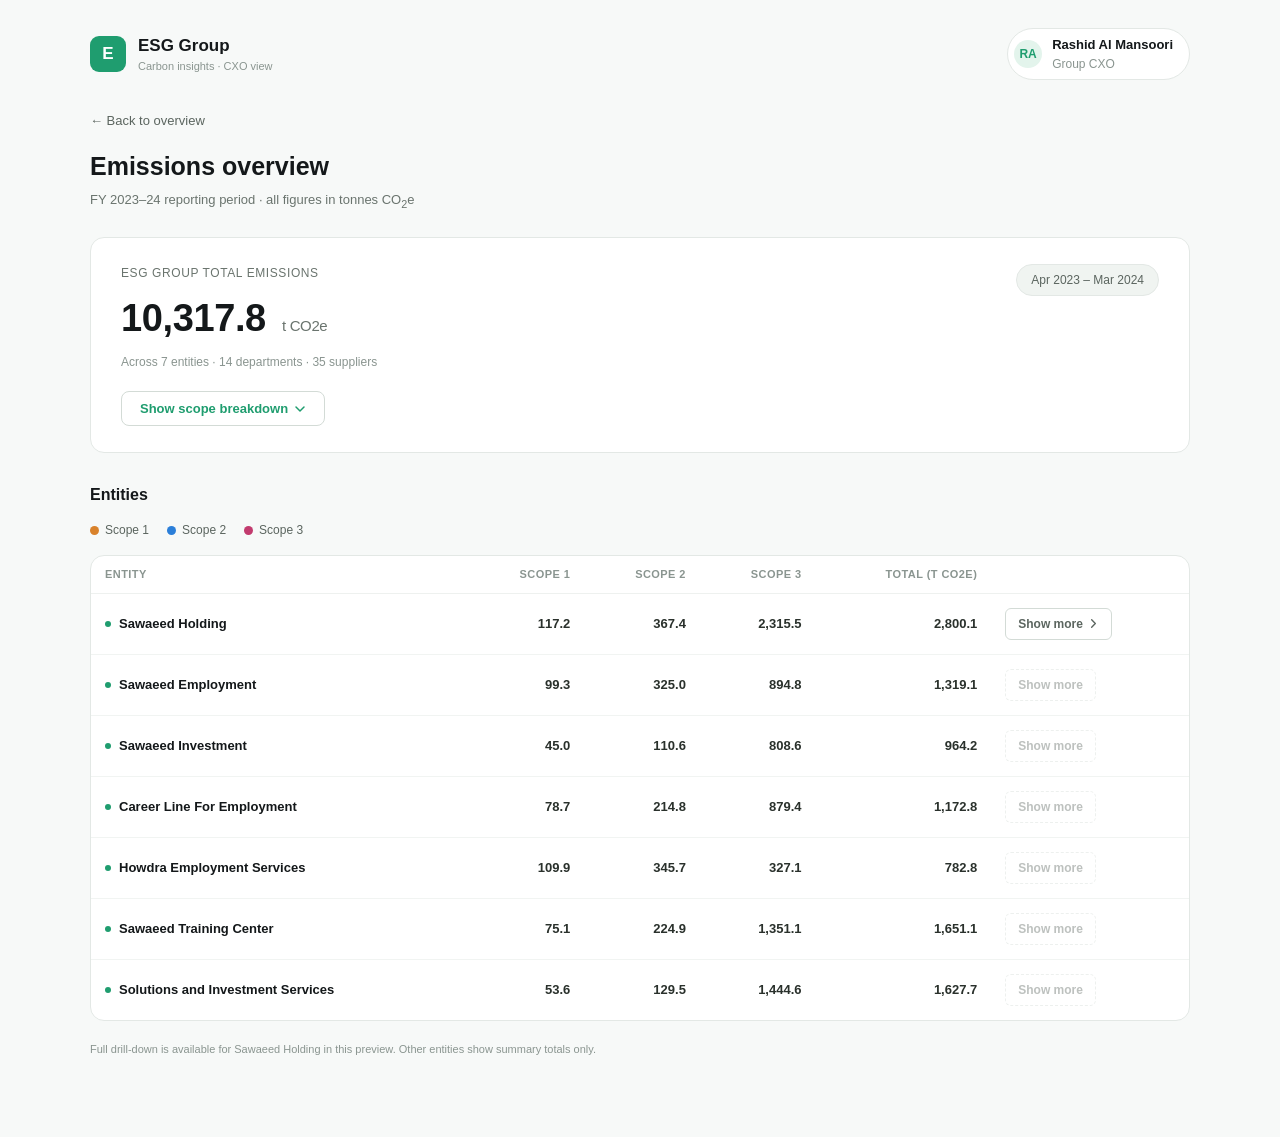
==== index.html @ 25697dec "Initial commit" ====
<!DOCTYPE html>
<html lang="en">
<head>
<meta charset="UTF-8">
<title>ESG Group - Emissions insights</title>
<meta name="viewport" content="width=device-width, initial-scale=1.0">
<link rel="stylesheet" href="style.css">
</head>
<body>
<div class="wrap">
  <div class="topbar">
    <div class="brand">
      <div class="logo">E</div>
      <div>
        <div class="name">ESG Group</div>
        <div class="sub">Carbon insights &middot; CXO view</div>
      </div>
    </div>
    <div class="user-chip">
      <div class="avatar">RA</div>
      <div>
        <div style="font-size:13px;font-weight:700;color:#14181a">Rashid Al Mansoori</div>
        <div class="role">Group CXO</div>
      </div>
    </div>
  </div>

  <a class="back-link" href="welcome.html">&larr; Back to overview</a>
  <h1>Emissions overview</h1>
  <div class="subtitle">FY 2023&ndash;24 reporting period &middot; all figures in tonnes CO<sub>2</sub>e</div>

  <div class="card" id="scope">
    <div class="hero-top">
      <div>
        <div class="hero-label">ESG Group total emissions</div>
        <div class="hero-total">10,317.8 <span>t CO2e</span></div>
        <div class="hero-meta">Across 7 entities &middot; 14 departments &middot; 35 suppliers</div>
      </div>
      <div class="period-pill">Apr 2023 &ndash; Mar 2024</div>
    </div>
    <button class="show-more-btn" id="group-toggle" onclick="toggleGroupDetail()">
      <span>Show scope breakdown</span><svg width="12" height="12" viewBox="0 0 12 12" fill="none"><path d="M2 4l4 4 4-4" stroke="currentColor" stroke-width="1.5" stroke-linecap="round" stroke-linejoin="round"/></svg>
    </button>
    <div class="scope-detail" id="group-detail">
      <div class="scope-grid">
    <div class="scope-card s1"><div class="label"><span class="dot" style="background:#d9822b"></span>Scope 1</div>
      <div class="value">578.8 <span>t</span></div><div class="pct">5.6% of total</div></div>
    <div class="scope-card s2"><div class="label"><span class="dot" style="background:#2b7fd9"></span>Scope 2</div>
      <div class="value">1,717.8 <span>t</span></div><div class="pct">16.6% of total</div></div>
    <div class="scope-card s3"><div class="label"><span class="dot" style="background:#c23b6e"></span>Scope 3</div>
      <div class="value">8,021.1 <span>t</span></div><div class="pct">77.7% of total</div></div>
    <div class="scope-card total"><div class="label">Total</div>
      <div class="value">10,317.8 <span>t</span></div><div class="pct">100% combined</div></div>
  </div>
      <div class="section-title">Top 5 emission categories <span class="count">across all entities</span></div>
      <div class="cat-bars">
        <div class="cat-row"><div class="cat-name">Purchased goods</div>
      <div class="cat-track"><div class="cat-fill" style="width:100.0%"></div></div>
      <div class="cat-val">7,772.4 t</div></div>
<div class="cat-row"><div class="cat-name">Electricity</div>
      <div class="cat-track"><div class="cat-fill" style="width:22.1%"></div></div>
      <div class="cat-val">1,717.8 t</div></div>
<div class="cat-row"><div class="cat-name">Refrigerants</div>
      <div class="cat-track"><div class="cat-fill" style="width:4.0%"></div></div>
      <div class="cat-val">311.2 t</div></div>
<div class="cat-row"><div class="cat-name">Fuels</div>
      <div class="cat-track"><div class="cat-fill" style="width:2.8%"></div></div>
      <div class="cat-val">218.7 t</div></div>
<div class="cat-row"><div class="cat-name">Upstream transport</div>
      <div class="cat-track"><div class="cat-fill" style="width:1.6%"></div></div>
      <div class="cat-val">120.8 t</div></div>

      </div>
    </div>
  </div>

  <div class="section-title" id="entities" style="font-size:16px;margin:30px 0 14px;">Entities</div>
  <div class="legend">
    <span><span class="dot" style="background:#d9822b"></span>Scope 1</span>
    <span><span class="dot" style="background:#2b7fd9"></span>Scope 2</span>
    <span><span class="dot" style="background:#c23b6e"></span>Scope 3</span>
  </div>
  <div class="card" style="padding:0">
    <table>
      <thead><tr><th>Entity</th><th class="num">Scope 1</th><th class="num">Scope 2</th><th class="num">Scope 3</th><th class="num">Total (t CO2e)</th><th></th></tr></thead>
      <tbody>
        <tr>
      <td><div class="entity-name"><span class="dot"></span>Sawaeed Holding</div></td>
      <td class="num">117.2</td>
      <td class="num">367.4</td>
      <td class="num">2,315.5</td>
      <td class="num">2,800.1</td>
      <td><a class="link-btn" href="sawaeed-holding/index.html">Show more <svg viewBox="0 0 12 12" fill="none"><path d="M4 2l4 4-4 4" stroke="currentColor" stroke-width="1.5" stroke-linecap="round" stroke-linejoin="round"/></svg></a></td>
    </tr>
<tr>
      <td><div class="entity-name"><span class="dot"></span>Sawaeed Employment</div></td>
      <td class="num">99.3</td>
      <td class="num">325.0</td>
      <td class="num">894.8</td>
      <td class="num">1,319.1</td>
      <td><span class="link-btn" style="opacity:.4;cursor:default;border-style:dashed">Show more</span></td>
    </tr>
<tr>
      <td><div class="entity-name"><span class="dot"></span>Sawaeed Investment</div></td>
      <td class="num">45.0</td>
      <td class="num">110.6</td>
      <td class="num">808.6</td>
      <td class="num">964.2</td>
      <td><span class="link-btn" style="opacity:.4;cursor:default;border-style:dashed">Show more</span></td>
    </tr>
<tr>
      <td><div class="entity-name"><span class="dot"></span>Career Line For Employment</div></td>
      <td class="num">78.7</td>
      <td class="num">214.8</td>
      <td class="num">879.4</td>
      <td class="num">1,172.8</td>
      <td><span class="link-btn" style="opacity:.4;cursor:default;border-style:dashed">Show more</span></td>
    </tr>
<tr>
      <td><div class="entity-name"><span class="dot"></span>Howdra Employment Services</div></td>
      <td class="num">109.9</td>
      <td class="num">345.7</td>
      <td class="num">327.1</td>
      <td class="num">782.8</td>
      <td><span class="link-btn" style="opacity:.4;cursor:default;border-style:dashed">Show more</span></td>
    </tr>
<tr>
      <td><div class="entity-name"><span class="dot"></span>Sawaeed Training Center</div></td>
      <td class="num">75.1</td>
      <td class="num">224.9</td>
      <td class="num">1,351.1</td>
      <td class="num">1,651.1</td>
      <td><span class="link-btn" style="opacity:.4;cursor:default;border-style:dashed">Show more</span></td>
    </tr>
<tr>
      <td><div class="entity-name"><span class="dot"></span>Solutions and Investment Services</div></td>
      <td class="num">53.6</td>
      <td class="num">129.5</td>
      <td class="num">1,444.6</td>
      <td class="num">1,627.7</td>
      <td><span class="link-btn" style="opacity:.4;cursor:default;border-style:dashed">Show more</span></td>
    </tr>

      </tbody>
    </table>
  </div>
  <div style="font-size:11px;color:#8a9590;margin-top:14px">Full drill-down is available for Sawaeed Holding in this preview. Other entities show summary totals only.</div>

<script>
function toggleGroupDetail(){
  const el = document.getElementById('group-detail');
  const btn = document.getElementById('group-toggle');
  el.classList.toggle('open');
  btn.classList.toggle('expanded');
  btn.querySelector('span').textContent = el.classList.contains('open') ? 'Hide scope breakdown' : 'Show scope breakdown';
}
</script>
</div>
</body>
</html>
---- style.css ----
* { box-sizing: border-box; margin: 0; padding: 0; }

body {
  background: #f7f9f8;
  color: #1a1f1c;
  font-family: -apple-system, "Segoe UI", Roboto, sans-serif;
  line-height: 1.5;
}

.wrap { max-width: 1180px; margin: 0 auto; padding: 28px 40px 80px; }

.topbar { display: flex; align-items: center; justify-content: space-between; margin-bottom: 28px; }
.brand { display: flex; align-items: center; gap: 12px; }
.brand .logo {
  width: 36px; height: 36px; border-radius: 9px;
  background: #1f9d6f; display: flex; align-items: center; justify-content: center;
  font-weight: 700; color: #fff; font-size: 17px;
}
.brand .name { font-size: 17px; font-weight: 700; color: #14181a; }
.brand .sub { font-size: 11px; color: #8a9590; }

.user-chip {
  display: flex; align-items: center; gap: 10px;
  background: #fff; border: 1px solid #e3e8e5; border-radius: 30px; padding: 6px 16px 6px 6px;
}
.user-chip .avatar {
  width: 28px; height: 28px; border-radius: 50%; background: #e3f4ec; color: #1f9d6f;
  display: flex; align-items: center; justify-content: center; font-size: 12px; font-weight: 700;
}
.user-chip .role { font-size: 12px; color: #8a9590; }

.breadcrumb { font-size: 12px; margin-bottom: 6px; }
.breadcrumb a { color: #1f9d6f; text-decoration: none; font-weight: 500; }
.breadcrumb a:hover { text-decoration: underline; }
.breadcrumb .sep { color: #c5cdc8; margin: 0 6px; }
.breadcrumb .current { color: #5b655f; }

h1 { font-size: 25px; font-weight: 700; margin-bottom: 4px; color: #14181a; }
.subtitle { font-size: 13px; color: #6a746e; margin-bottom: 26px; }

.card {
  background: #fff; border: 1px solid #e3e8e5; border-radius: 14px;
  padding: 26px 30px; margin-bottom: 20px;
}

.hero-top { display: flex; justify-content: space-between; align-items: flex-start; margin-bottom: 20px; }
.hero-label { font-size: 12px; color: #6a746e; text-transform: uppercase; letter-spacing: 0.05em; margin-bottom: 8px; }
.hero-total { font-size: 38px; font-weight: 700; letter-spacing: -0.01em; color: #14181a; }
.hero-total span { font-size: 15px; font-weight: 400; color: #6a746e; margin-left: 6px; }
.hero-meta { font-size: 12px; color: #8a9590; margin-top: 6px; }
.period-pill { background: #f0f4f1; border: 1px solid #e3e8e5; border-radius: 20px; padding: 6px 14px; font-size: 12px; color: #5b655f; white-space: nowrap; }

.show-more-btn {
  display: inline-flex; align-items: center; gap: 6px; background: transparent;
  border: 1px solid #d3dbd6; color: #1f9d6f; font-size: 13px; font-weight: 600;
  padding: 9px 18px; border-radius: 8px; cursor: pointer; transition: background .15s;
}
.show-more-btn:hover { background: #f0f9f4; }
.show-more-btn.expanded svg { transform: rotate(180deg); }
.show-more-btn svg { transition: transform .2s; }

.scope-detail { display: none; margin-top: 22px; padding-top: 22px; border-top: 1px solid #eef1ef; }
.scope-detail.open { display: block; }

.scope-grid { display: grid; grid-template-columns: repeat(4, 1fr); gap: 14px; margin-bottom: 26px; }
.scope-card { background: #f7f9f8; border-radius: 12px; padding: 18px 20px; border-top: 3px solid; }
.scope-card.s1 { border-color: #d9822b; }
.scope-card.s2 { border-color: #2b7fd9; }
.scope-card.s3 { border-color: #c23b6e; }
.scope-card.total { border-color: #1f9d6f; }
.scope-card .label { font-size: 11px; color: #6a746e; text-transform: uppercase; letter-spacing: 0.05em; margin-bottom: 8px; display: flex; align-items: center; gap: 6px; }
.scope-card .dot { width: 8px; height: 8px; border-radius: 50%; display: inline-block; }
.scope-card .value { font-size: 22px; font-weight: 700; color: #14181a; }
.scope-card .value span { font-size: 12px; font-weight: 400; color: #6a746e; }
.scope-card .pct { font-size: 11px; color: #8a9590; margin-top: 4px; }

.section-title { font-size: 14px; font-weight: 700; margin-bottom: 14px; color: #14181a; }
.section-title .count { font-size: 11px; color: #8a9590; font-weight: 400; }

.cat-bars { display: flex; flex-direction: column; gap: 10px; margin-bottom: 8px; }
.cat-row { display: grid; grid-template-columns: 150px 1fr 70px; align-items: center; gap: 12px; font-size: 13px; }
.cat-row .cat-name { color: #5b655f; }
.cat-track { height: 8px; background: #eef1ef; border-radius: 4px; overflow: hidden; }
.cat-fill { height: 100%; border-radius: 4px; background: #1f9d6f; }
.cat-val { text-align: right; font-weight: 700; font-variant-numeric: tabular-nums; color: #14181a; }

table { width: 100%; border-collapse: collapse; font-size: 13px; }
thead th { text-align: left; font-size: 11px; text-transform: uppercase; letter-spacing: 0.04em; color: #8a9590; padding: 10px 14px; border-bottom: 1px solid #eef1ef; font-weight: 600; }
thead th.num { text-align: right; }
tbody td { padding: 14px; border-bottom: 1px solid #f1f4f2; vertical-align: middle; color: #2a312c; }
tbody td.num { text-align: right; font-variant-numeric: tabular-nums; font-weight: 700; }
tbody tr:hover { background: #fafcfb; }
tbody tr:last-child td { border-bottom: none; }

.entity-name { font-weight: 700; color: #14181a; display: flex; align-items: center; gap: 8px; }
.entity-name .dot { width: 6px; height: 6px; border-radius: 50%; background: #1f9d6f; display: inline-block; flex-shrink: 0; }

.scope-chip { font-size: 11px; padding: 2px 8px; border-radius: 6px; font-weight: 700; }
.chip-s1 { background: #fcf0e2; color: #a3611c; }
.chip-s2 { background: #e6f0fc; color: #1c5fa3; }
.chip-s3 { background: #fbe6ee; color: #a31c5a; }

.link-btn {
  display: inline-flex; align-items: center; gap: 5px; background: transparent;
  border: 1px solid #d3dbd6; color: #5b655f; font-size: 12px; font-weight: 600;
  padding: 6px 12px; border-radius: 6px; text-decoration: none;
}
.link-btn:hover { border-color: #1f9d6f; color: #1f9d6f; background: #f0f9f4; }
.link-btn svg { width: 11px; height: 11px; }

.detail-stat-row { display: flex; gap: 28px; margin-bottom: 22px; flex-wrap: wrap; }
.detail-stat { font-size: 12px; color: #8a9590; }
.detail-stat b { display: block; font-size: 19px; color: #14181a; font-weight: 700; margin-top: 2px; }

.subtable-title { font-size: 12px; font-weight: 700; color: #5b655f; margin: 4px 0 12px; text-transform: uppercase; letter-spacing: 0.04em; }

.total-row td { font-weight: 700; background: #f0f9f4; }
.total-row .entity-name { color: #1f9d6f; }

.legend { display: flex; gap: 18px; font-size: 12px; color: #5b655f; margin-bottom: 16px; }
.legend span { display: flex; align-items: center; gap: 6px; }
.legend .dot { width: 9px; height: 9px; border-radius: 50%; }

.line-item-meta { font-size: 11px; color: #8a9590; margin-top: 2px; }

.back-link { display: inline-flex; align-items: center; gap: 6px; font-size: 13px; color: #5b655f; text-decoration: none; margin-bottom: 18px; }
.back-link:hover { color: #1f9d6f; }

.landing-hero {
  background: linear-gradient(135deg, #1f9d6f 0%, #157a56 100%);
  border-radius: 18px; padding: 44px 48px; color: #fff; margin-bottom: 28px;
  position: relative; overflow: hidden;
}
.landing-hero .greeting { font-size: 14px; opacity: 0.85; margin-bottom: 6px; }
.landing-hero h1 { color: #fff; font-size: 28px; margin-bottom: 10px; }
.landing-hero .desc { font-size: 14px; opacity: 0.92; max-width: 560px; line-height: 1.6; margin-bottom: 26px; }

.highlight-row { display: flex; gap: 14px; flex-wrap: wrap; }
.highlight-pill {
  background: rgba(255,255,255,0.14); border: 1px solid rgba(255,255,255,0.25);
  border-radius: 12px; padding: 14px 20px; min-width: 180px;
}
.highlight-pill .hl-label { font-size: 11px; opacity: 0.8; text-transform: uppercase; letter-spacing: 0.04em; margin-bottom: 6px; }
.highlight-pill .hl-value { font-size: 21px; font-weight: 700; display: flex; align-items: center; gap: 6px; }
.highlight-pill .hl-sub { font-size: 11px; opacity: 0.75; margin-top: 3px; }
.trend-down { color: #d4f8e8; }
.trend-up { color: #ffe0c2; }

.entry-cards { display: grid; grid-template-columns: repeat(3, 1fr); gap: 16px; margin-bottom: 8px; }
.entry-card {
  background: #fff; border: 1px solid #e3e8e5; border-radius: 14px; padding: 24px;
  text-decoration: none; color: inherit; display: flex; flex-direction: column; gap: 14px;
  transition: border-color .15s, transform .15s;
}
.entry-card:hover { border-color: #1f9d6f; transform: translateY(-2px); }
.entry-card .icon-wrap {
  width: 42px; height: 42px; border-radius: 10px; background: #e3f4ec;
  display: flex; align-items: center; justify-content: center; color: #1f9d6f;
}
.entry-card .icon-wrap svg { width: 22px; height: 22px; }
.entry-card .ec-title { font-size: 15px; font-weight: 700; color: #14181a; }
.entry-card .ec-desc { font-size: 12.5px; color: #6a746e; line-height: 1.5; }
.entry-card .ec-cta { font-size: 12.5px; color: #1f9d6f; font-weight: 600; display: flex; align-items: center; gap: 5px; margin-top: auto; }
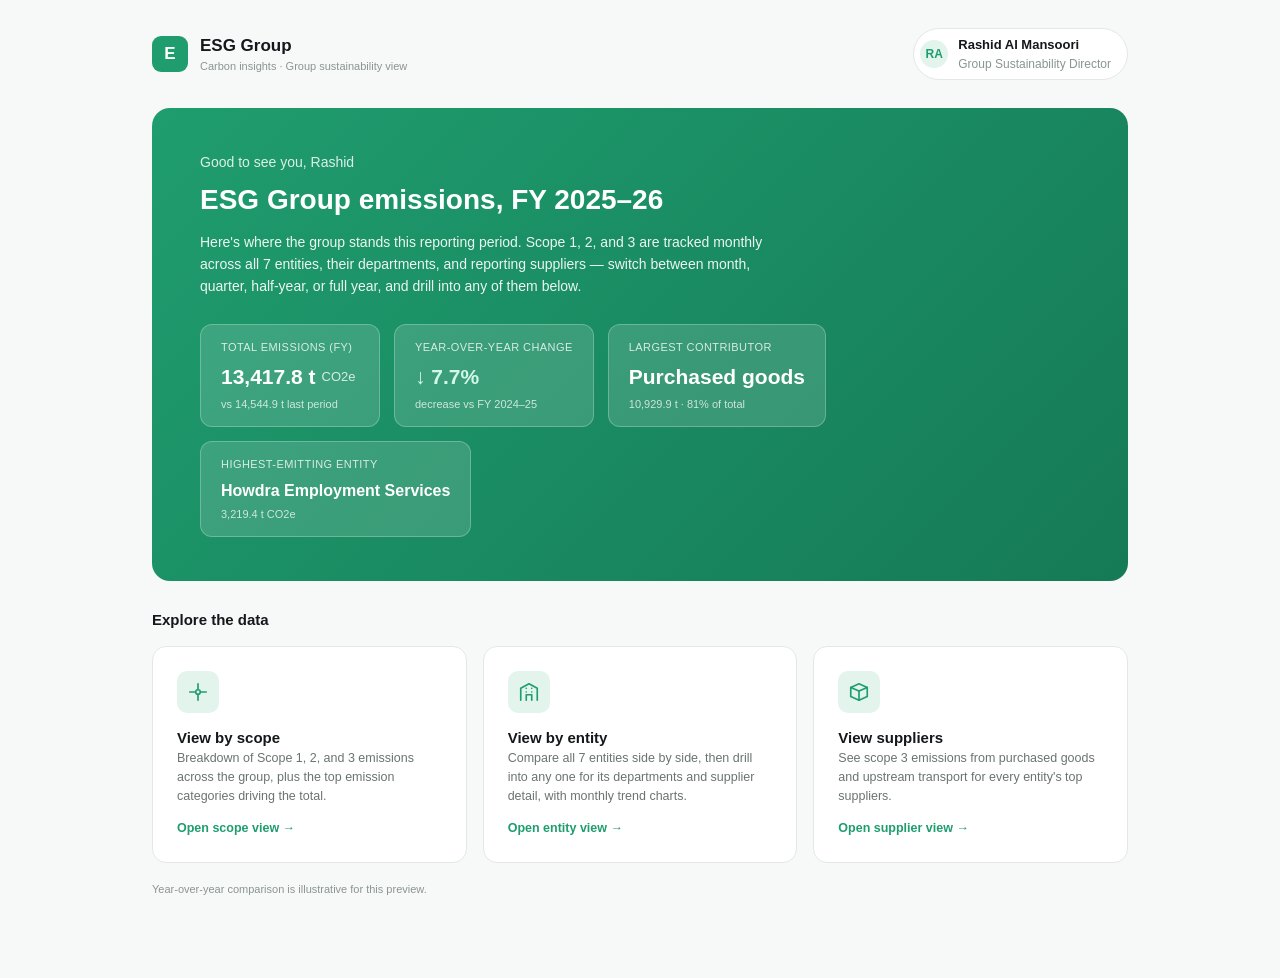
==== commit 561f16fe: "update filename" ====
--- a/index.html
+++ b/index.html
@@ -2,9 +2,9 @@
 <html lang="en">
 <head>
 <meta charset="UTF-8">
-<title>ESG Group - Emissions insights</title>
+<title>ESG Group - Welcome</title>
 <meta name="viewport" content="width=device-width, initial-scale=1.0">
-<link rel="stylesheet" href="style.css">
+<link rel="stylesheet" href="landing_style.css">
 </head>
 <body>
 <div class="wrap">
@@ -13,148 +13,76 @@
       <div class="logo">E</div>
       <div>
         <div class="name">ESG Group</div>
-        <div class="sub">Carbon insights &middot; CXO view</div>
+        <div class="sub">Carbon insights &middot; Group sustainability view</div>
       </div>
     </div>
     <div class="user-chip">
       <div class="avatar">RA</div>
       <div>
         <div style="font-size:13px;font-weight:700;color:#14181a">Rashid Al Mansoori</div>
-        <div class="role">Group CXO</div>
+        <div class="role">Group Sustainability Director</div>
       </div>
     </div>
   </div>
 
-  <a class="back-link" href="welcome.html">&larr; Back to overview</a>
-  <h1>Emissions overview</h1>
-  <div class="subtitle">FY 2023&ndash;24 reporting period &middot; all figures in tonnes CO<sub>2</sub>e</div>
+  <div class="landing-hero">
+    <div class="greeting">Good to see you, Rashid</div>
+    <h1>ESG Group emissions, FY 2025&ndash;26</h1>
+    <div class="desc">Here's where the group stands this reporting period. Scope 1, 2, and 3 are tracked monthly across all 7 entities, their departments, and reporting suppliers &mdash; switch between month, quarter, half-year, or full year, and drill into any of them below.</div>
 
-  <div class="card" id="scope">
-    <div class="hero-top">
-      <div>
-        <div class="hero-label">ESG Group total emissions</div>
-        <div class="hero-total">10,317.8 <span>t CO2e</span></div>
-        <div class="hero-meta">Across 7 entities &middot; 14 departments &middot; 35 suppliers</div>
+    <div class="highlight-row">
+      <div class="highlight-pill">
+        <div class="hl-label">Total emissions (FY)</div>
+        <div class="hl-value">13,417.8 t <span style="font-size:13px;font-weight:400;opacity:.8">CO2e</span></div>
+        <div class="hl-sub">vs 14,544.9 t last period</div>
       </div>
-      <div class="period-pill">Apr 2023 &ndash; Mar 2024</div>
-    </div>
-    <button class="show-more-btn" id="group-toggle" onclick="toggleGroupDetail()">
-      <span>Show scope breakdown</span><svg width="12" height="12" viewBox="0 0 12 12" fill="none"><path d="M2 4l4 4 4-4" stroke="currentColor" stroke-width="1.5" stroke-linecap="round" stroke-linejoin="round"/></svg>
-    </button>
-    <div class="scope-detail" id="group-detail">
-      <div class="scope-grid">
-    <div class="scope-card s1"><div class="label"><span class="dot" style="background:#d9822b"></span>Scope 1</div>
-      <div class="value">578.8 <span>t</span></div><div class="pct">5.6% of total</div></div>
-    <div class="scope-card s2"><div class="label"><span class="dot" style="background:#2b7fd9"></span>Scope 2</div>
-      <div class="value">1,717.8 <span>t</span></div><div class="pct">16.6% of total</div></div>
-    <div class="scope-card s3"><div class="label"><span class="dot" style="background:#c23b6e"></span>Scope 3</div>
-      <div class="value">8,021.1 <span>t</span></div><div class="pct">77.7% of total</div></div>
-    <div class="scope-card total"><div class="label">Total</div>
-      <div class="value">10,317.8 <span>t</span></div><div class="pct">100% combined</div></div>
-  </div>
-      <div class="section-title">Top 5 emission categories <span class="count">across all entities</span></div>
-      <div class="cat-bars">
-        <div class="cat-row"><div class="cat-name">Purchased goods</div>
-      <div class="cat-track"><div class="cat-fill" style="width:100.0%"></div></div>
-      <div class="cat-val">7,772.4 t</div></div>
-<div class="cat-row"><div class="cat-name">Electricity</div>
-      <div class="cat-track"><div class="cat-fill" style="width:22.1%"></div></div>
-      <div class="cat-val">1,717.8 t</div></div>
-<div class="cat-row"><div class="cat-name">Refrigerants</div>
-      <div class="cat-track"><div class="cat-fill" style="width:4.0%"></div></div>
-      <div class="cat-val">311.2 t</div></div>
-<div class="cat-row"><div class="cat-name">Fuels</div>
-      <div class="cat-track"><div class="cat-fill" style="width:2.8%"></div></div>
-      <div class="cat-val">218.7 t</div></div>
-<div class="cat-row"><div class="cat-name">Upstream transport</div>
-      <div class="cat-track"><div class="cat-fill" style="width:1.6%"></div></div>
-      <div class="cat-val">120.8 t</div></div>
-
+      <div class="highlight-pill">
+        <div class="hl-label">Year-over-year change</div>
+        <div class="hl-value trend-down">&darr; 7.7%</div>
+        <div class="hl-sub">decrease vs FY 2024&ndash;25</div>
+      </div>
+      <div class="highlight-pill">
+        <div class="hl-label">Largest contributor</div>
+        <div class="hl-value">Purchased goods</div>
+        <div class="hl-sub">10,929.9 t &middot; 81% of total</div>
+      </div>
+      <div class="highlight-pill">
+        <div class="hl-label">Highest-emitting entity</div>
+        <div class="hl-value" style="font-size:16px">Howdra Employment Services</div>
+        <div class="hl-sub">3,219.4 t CO2e</div>
       </div>
     </div>
   </div>
 
-  <div class="section-title" id="entities" style="font-size:16px;margin:30px 0 14px;">Entities</div>
-  <div class="legend">
-    <span><span class="dot" style="background:#d9822b"></span>Scope 1</span>
-    <span><span class="dot" style="background:#2b7fd9"></span>Scope 2</span>
-    <span><span class="dot" style="background:#c23b6e"></span>Scope 3</span>
+  <div class="section-title" style="font-size:15px;margin-bottom:14px">Explore the data</div>
+  <div class="entry-cards">
+    <a class="entry-card" href="esg_group_app.html#scope">
+      <div class="icon-wrap"><svg viewBox="0 0 24 24" fill="none" stroke="currentColor" stroke-width="1.8" stroke-linecap="round" stroke-linejoin="round"><path d="M3 12h6m6 0h6M12 3v6m0 6v6"/><circle cx="12" cy="12" r="2.5"/></svg></div>
+      <div>
+        <div class="ec-title">View by scope</div>
+        <div class="ec-desc">Breakdown of Scope 1, 2, and 3 emissions across the group, plus the top emission categories driving the total.</div>
+      </div>
+      <div class="ec-cta">Open scope view &rarr;</div>
+    </a>
+    <a class="entry-card" href="esg_group_app.html#entities">
+      <div class="icon-wrap"><svg viewBox="0 0 24 24" fill="none" stroke="currentColor" stroke-width="1.8" stroke-linecap="round" stroke-linejoin="round"><path d="M3 21V8l9-5 9 5v13"/><path d="M9 21v-6h6v6"/><path d="M9 12h.01M15 12h.01M9 8h.01M15 8h.01"/></svg></div>
+      <div>
+        <div class="ec-title">View by entity</div>
+        <div class="ec-desc">Compare all 7 entities side by side, then drill into any one for its departments and supplier detail, with monthly trend charts.</div>
+      </div>
+      <div class="ec-cta">Open entity view &rarr;</div>
+    </a>
+    <a class="entry-card" href="esg_group_app.html#suppliers">
+      <div class="icon-wrap"><svg viewBox="0 0 24 24" fill="none" stroke="currentColor" stroke-width="1.8" stroke-linecap="round" stroke-linejoin="round"><path d="M3 7l9-4 9 4-9 4-9-4z"/><path d="M3 7v10l9 4 9-4V7"/><path d="M12 11v10"/></svg></div>
+      <div>
+        <div class="ec-title">View suppliers</div>
+        <div class="ec-desc">See scope 3 emissions from purchased goods and upstream transport for every entity's top suppliers.</div>
+      </div>
+      <div class="ec-cta">Open supplier view &rarr;</div>
+    </a>
   </div>
-  <div class="card" style="padding:0">
-    <table>
-      <thead><tr><th>Entity</th><th class="num">Scope 1</th><th class="num">Scope 2</th><th class="num">Scope 3</th><th class="num">Total (t CO2e)</th><th></th></tr></thead>
-      <tbody>
-        <tr>
-      <td><div class="entity-name"><span class="dot"></span>Sawaeed Holding</div></td>
-      <td class="num">117.2</td>
-      <td class="num">367.4</td>
-      <td class="num">2,315.5</td>
-      <td class="num">2,800.1</td>
-      <td><a class="link-btn" href="sawaeed-holding/index.html">Show more <svg viewBox="0 0 12 12" fill="none"><path d="M4 2l4 4-4 4" stroke="currentColor" stroke-width="1.5" stroke-linecap="round" stroke-linejoin="round"/></svg></a></td>
-    </tr>
-<tr>
-      <td><div class="entity-name"><span class="dot"></span>Sawaeed Employment</div></td>
-      <td class="num">99.3</td>
-      <td class="num">325.0</td>
-      <td class="num">894.8</td>
-      <td class="num">1,319.1</td>
-      <td><span class="link-btn" style="opacity:.4;cursor:default;border-style:dashed">Show more</span></td>
-    </tr>
-<tr>
-      <td><div class="entity-name"><span class="dot"></span>Sawaeed Investment</div></td>
-      <td class="num">45.0</td>
-      <td class="num">110.6</td>
-      <td class="num">808.6</td>
-      <td class="num">964.2</td>
-      <td><span class="link-btn" style="opacity:.4;cursor:default;border-style:dashed">Show more</span></td>
-    </tr>
-<tr>
-      <td><div class="entity-name"><span class="dot"></span>Career Line For Employment</div></td>
-      <td class="num">78.7</td>
-      <td class="num">214.8</td>
-      <td class="num">879.4</td>
-      <td class="num">1,172.8</td>
-      <td><span class="link-btn" style="opacity:.4;cursor:default;border-style:dashed">Show more</span></td>
-    </tr>
-<tr>
-      <td><div class="entity-name"><span class="dot"></span>Howdra Employment Services</div></td>
-      <td class="num">109.9</td>
-      <td class="num">345.7</td>
-      <td class="num">327.1</td>
-      <td class="num">782.8</td>
-      <td><span class="link-btn" style="opacity:.4;cursor:default;border-style:dashed">Show more</span></td>
-    </tr>
-<tr>
-      <td><div class="entity-name"><span class="dot"></span>Sawaeed Training Center</div></td>
-      <td class="num">75.1</td>
-      <td class="num">224.9</td>
-      <td class="num">1,351.1</td>
-      <td class="num">1,651.1</td>
-      <td><span class="link-btn" style="opacity:.4;cursor:default;border-style:dashed">Show more</span></td>
-    </tr>
-<tr>
-      <td><div class="entity-name"><span class="dot"></span>Solutions and Investment Services</div></td>
-      <td class="num">53.6</td>
-      <td class="num">129.5</td>
-      <td class="num">1,444.6</td>
-      <td class="num">1,627.7</td>
-      <td><span class="link-btn" style="opacity:.4;cursor:default;border-style:dashed">Show more</span></td>
-    </tr>
 
-      </tbody>
-    </table>
-  </div>
-  <div style="font-size:11px;color:#8a9590;margin-top:14px">Full drill-down is available for Sawaeed Holding in this preview. Other entities show summary totals only.</div>
-
-<script>
-function toggleGroupDetail(){
-  const el = document.getElementById('group-detail');
-  const btn = document.getElementById('group-toggle');
-  el.classList.toggle('open');
-  btn.classList.toggle('expanded');
-  btn.querySelector('span').textContent = el.classList.contains('open') ? 'Hide scope breakdown' : 'Show scope breakdown';
-}
-</script>
+  <div style="font-size:11px;color:#8a9590;margin-top:18px">Year-over-year comparison is illustrative for this preview.</div>
 </div>
 </body>
 </html>
--- a/landing_style.css
+++ b/landing_style.css
@@ -0,0 +1,38 @@
+
+* { box-sizing: border-box; margin: 0; padding: 0; }
+body { background: #f7f9f8; color: #1a1f1c; font-family: -apple-system, "Segoe UI", Roboto, sans-serif; line-height: 1.5; }
+.wrap { max-width: 1040px; margin: 0 auto; padding: 28px 32px 80px; }
+a { color: inherit; text-decoration: none; }
+
+.topbar { display: flex; align-items: center; justify-content: space-between; margin-bottom: 28px; }
+.brand { display: flex; align-items: center; gap: 12px; }
+.brand .logo { width: 36px; height: 36px; border-radius: 9px; background: #1f9d6f; display: flex; align-items: center; justify-content: center; font-weight: 700; color: #fff; font-size: 17px; }
+.brand .name { font-size: 17px; font-weight: 700; color: #14181a; }
+.brand .sub { font-size: 11px; color: #8a9590; }
+.user-chip { display: flex; align-items: center; gap: 10px; background: #fff; border: 1px solid #e3e8e5; border-radius: 30px; padding: 6px 16px 6px 6px; }
+.user-chip .avatar { width: 28px; height: 28px; border-radius: 50%; background: #e3f4ec; color: #1f9d6f; display: flex; align-items: center; justify-content: center; font-size: 12px; font-weight: 700; }
+.user-chip .role { font-size: 12px; color: #8a9590; }
+
+.landing-hero { background: linear-gradient(135deg, #1f9d6f 0%, #157a56 100%); border-radius: 18px; padding: 44px 48px; color: #fff; margin-bottom: 28px; position: relative; overflow: hidden; }
+.landing-hero .greeting { font-size: 14px; opacity: 0.85; margin-bottom: 6px; }
+.landing-hero h1 { color: #fff; font-size: 28px; margin-bottom: 10px; }
+.landing-hero .desc { font-size: 14px; opacity: 0.92; max-width: 600px; line-height: 1.6; margin-bottom: 26px; }
+
+.highlight-row { display: flex; gap: 14px; flex-wrap: wrap; }
+.highlight-pill { background: rgba(255,255,255,0.14); border: 1px solid rgba(255,255,255,0.25); border-radius: 12px; padding: 14px 20px; min-width: 180px; }
+.highlight-pill .hl-label { font-size: 11px; opacity: 0.8; text-transform: uppercase; letter-spacing: 0.04em; margin-bottom: 6px; }
+.highlight-pill .hl-value { font-size: 21px; font-weight: 700; display: flex; align-items: center; gap: 6px; }
+.highlight-pill .hl-sub { font-size: 11px; opacity: 0.75; margin-top: 3px; }
+.trend-down { color: #d4f8e8; }
+.trend-up { color: #ffe0c2; }
+
+.entry-cards { display: grid; grid-template-columns: repeat(3, 1fr); gap: 16px; margin-bottom: 8px; }
+.entry-card { background: #fff; border: 1px solid #e3e8e5; border-radius: 14px; padding: 24px; display: flex; flex-direction: column; gap: 14px; transition: border-color .15s, transform .15s; }
+.entry-card:hover { border-color: #1f9d6f; transform: translateY(-2px); }
+.entry-card .icon-wrap { width: 42px; height: 42px; border-radius: 10px; background: #e3f4ec; display: flex; align-items: center; justify-content: center; color: #1f9d6f; }
+.entry-card .icon-wrap svg { width: 22px; height: 22px; }
+.entry-card .ec-title { font-size: 15px; font-weight: 700; color: #14181a; }
+.entry-card .ec-desc { font-size: 12.5px; color: #6a746e; line-height: 1.5; }
+.entry-card .ec-cta { font-size: 12.5px; color: #1f9d6f; font-weight: 600; display: flex; align-items: center; gap: 5px; margin-top: auto; }
+
+.section-title { font-size: 14px; font-weight: 700; margin-bottom: 14px; color: #14181a; }
